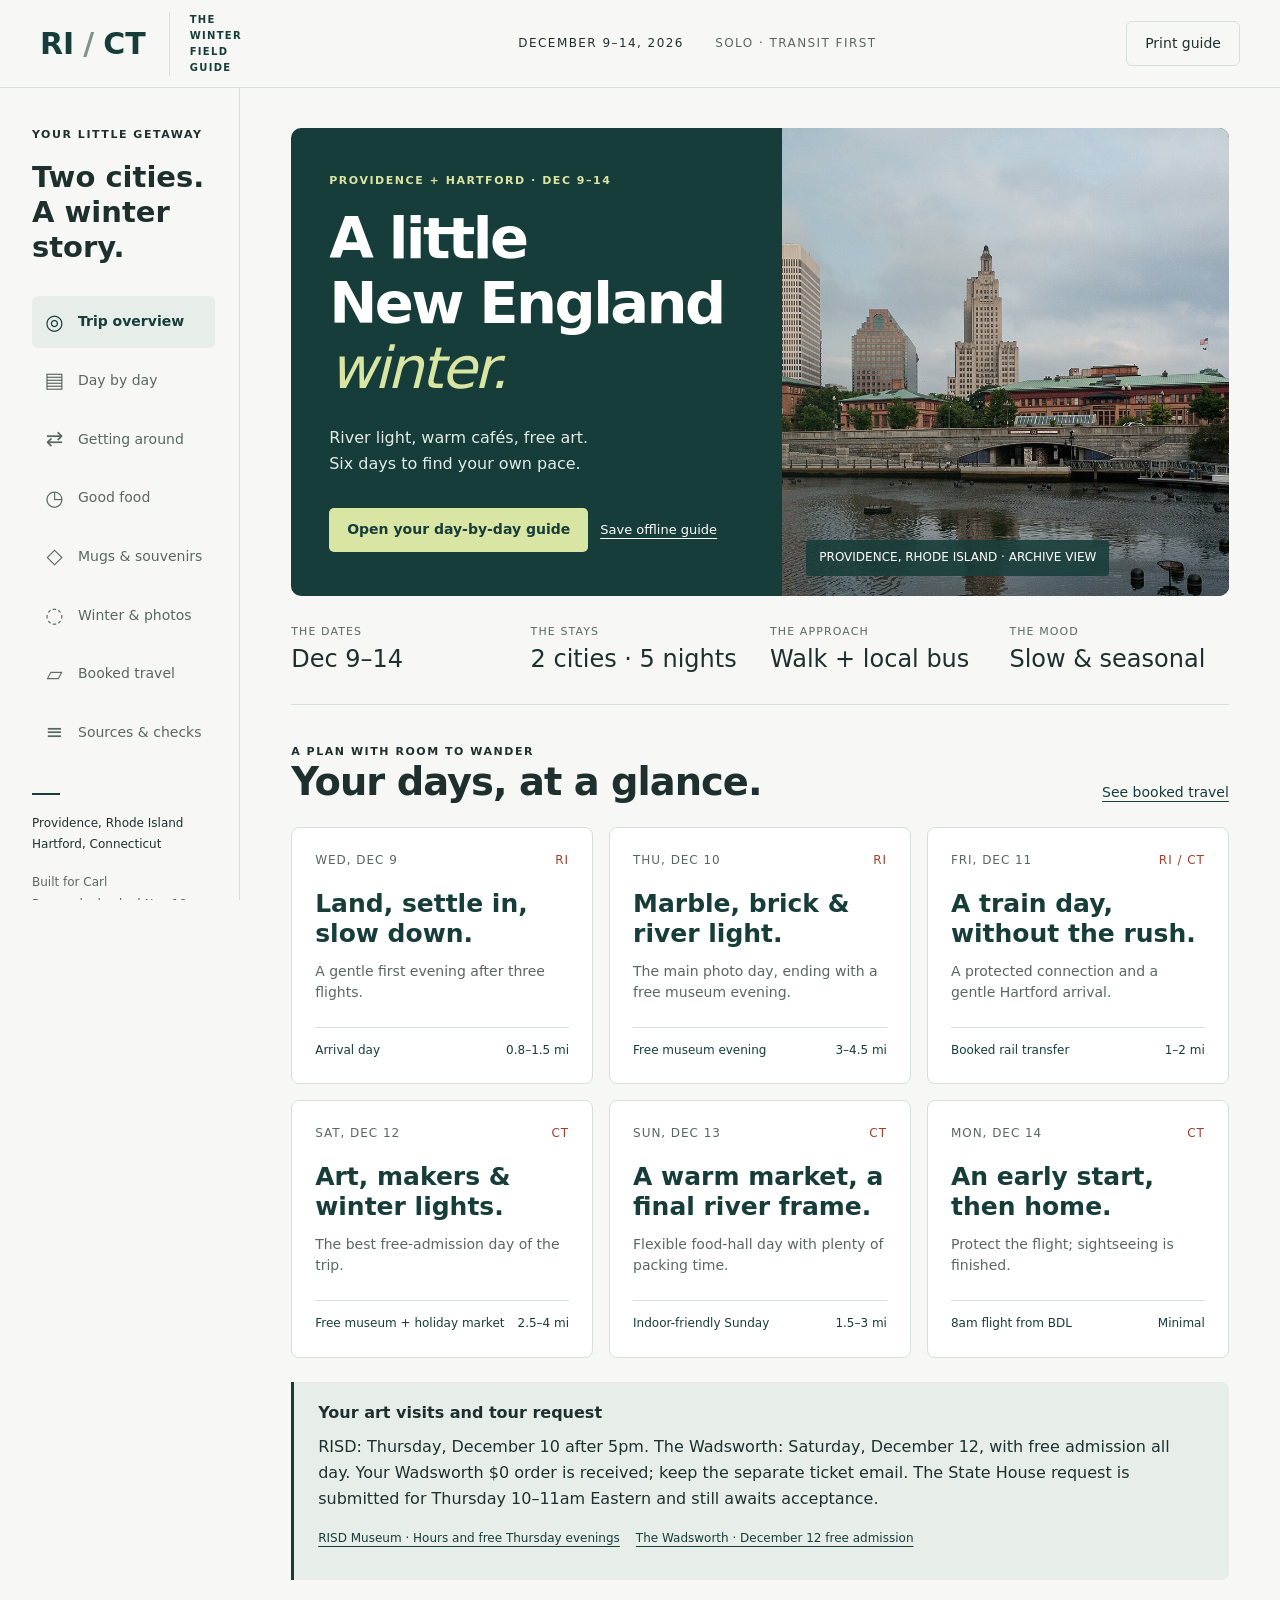
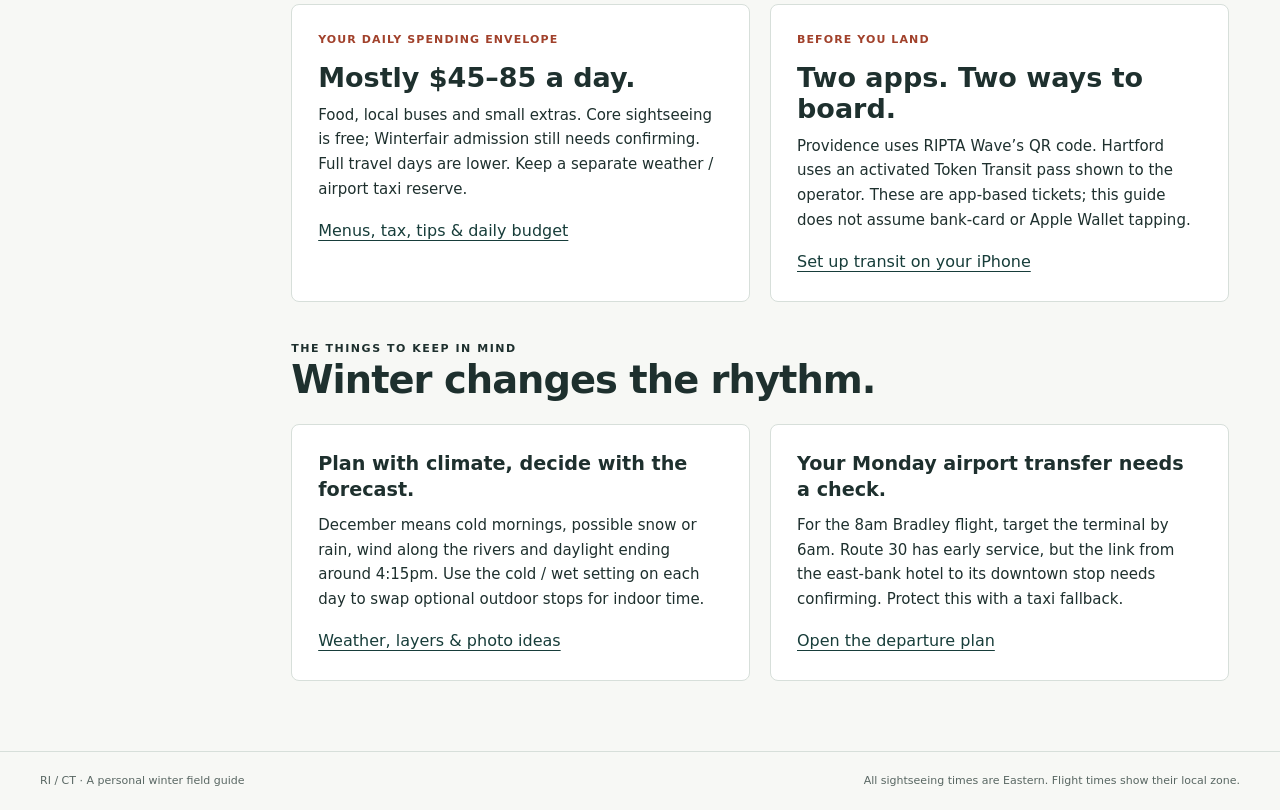
==== index.html @ 7b876d9b "Publish Providence and Hartford winter field guide" ====
<!doctype html>
<html lang="en">
<head>
<meta charset="utf-8"><meta name="viewport" content="width=device-width, initial-scale=1"><meta name="theme-color" content="#173d3a">
<title>RI / CT — A little New England winter</title><meta name="description" content="A personal, transit-first winter field guide to Providence and Hartford, December 9–14, 2026. Daily routes, free art, local food and iPhone transit instructions.">
<link rel="stylesheet" href="styles.css"><script src="data.js" defer></script><script src="app.js" defer></script>
</head>
<body>
<a class="skip" href="#main">Skip to content</a>
<header class="topbar"><a class="brand" href="#overview" aria-label="RI CT overview">RI <span>/</span> CT<span class="brand-caption">THE WINTER FIELD GUIDE</span></a><div class="top-meta">DECEMBER 9–14, 2026 <span>SOLO · TRANSIT FIRST</span></div><button id="print" class="quiet">Print guide</button></header>
<div class="shell">
<aside class="sidebar"><div><p class="eyebrow">YOUR LITTLE GETAWAY</p><p class="side-title">Two cities.<br>A winter story.</p><nav aria-label="Main navigation">
<a href="#overview" data-nav="overview"><span class="nav-glyph" aria-hidden="true">◎</span> Trip overview</a>
<a href="#itinerary" data-nav="itinerary"><span class="nav-glyph" aria-hidden="true">▤</span> Day by day</a>
<a href="#transit" data-nav="transit"><span class="nav-glyph" aria-hidden="true">⇄</span> Getting around</a>
<a href="#food" data-nav="food"><span class="nav-glyph" aria-hidden="true">◷</span> Good food</a>
<a href="#souvenirs" data-nav="souvenirs"><span class="nav-glyph" aria-hidden="true">◇</span> Mugs & souvenirs</a>
<a href="#weather" data-nav="weather"><span class="nav-glyph" aria-hidden="true">◌</span> Winter & photos</a>
<a href="#bookings" data-nav="bookings"><span class="nav-glyph" aria-hidden="true">▱</span> Booked travel</a>
<a href="#sources" data-nav="sources"><span class="nav-glyph" aria-hidden="true">≡</span> Sources & checks</a>
</nav></div><div class="side-bottom"><span class="small-rule"></span><p>Providence, Rhode Island<br>Hartford, Connecticut</p><p class="muted">Built for Carl<br>Research checked Nov 18, 2026</p></div></aside>
<main id="main" tabindex="-1"></main>
</div><footer>RI / CT · A personal winter field guide <span>All sightseeing times are Eastern. Flight times show their local zone.</span></footer>
<noscript><p>This interactive guide needs JavaScript. Open the printable guide from the accompanying files, or enable JavaScript.</p></noscript>
</body></html>
---- styles.css ----
:root{--paper:#f7f8f5;--white:#fff;--ink:#1e302e;--muted:#596763;--line:#d7dfda;--green:#173d3a;--soft:#e7eeea;--lime:#d9e5a2;--rust:#a1412b;--warm:#f6eee8;--serif:var(--sans);--sans:"SF Compact Text","SF Compact","SF Pro Text","SF Pro",-apple-system,BlinkMacSystemFont,system-ui,"Segoe UI",sans-serif;--radius:10px}*{box-sizing:border-box}html{scroll-behavior:smooth;scroll-padding-top:100px}body{margin:0;background:var(--paper);color:var(--ink);font:16px/1.65 var(--sans)}a{color:var(--green);text-underline-offset:4px}a:hover{text-decoration-thickness:2px}button,input,select{font:inherit}button,a{touch-action:manipulation}button{cursor:pointer}button:disabled{cursor:default}a:focus-visible,button:focus-visible,input:focus-visible,select:focus-visible,summary:focus-visible{outline:3px solid var(--rust);outline-offset:4px}h1,h2,h3,p{margin-top:0}h1,h2,h3{line-height:1.13}h1,h2,.side-title{font-family:var(--serif);font-weight:400}h1{font-size:clamp(2.6rem,5.4vw,5.6rem);letter-spacing:-.045em;margin-bottom:24px}h2{font-size:clamp(2rem,3vw,3rem);letter-spacing:-.025em;margin-bottom:16px}h3{font-size:1.2rem;line-height:1.35;margin-bottom:10px}p{margin-bottom:16px}img{max-width:100%;display:block}button{border:1px solid var(--line);border-radius:6px;background:var(--white);color:var(--ink);min-height:44px;padding:10px 18px}button:hover{background:var(--soft)}button[aria-pressed=true],.primary{background:var(--green);color:var(--white);border-color:var(--green)}.skip{position:absolute;top:-80px;left:20px;background:white;padding:12px;z-index:100}.skip:focus{top:10px}.topbar{height:88px;display:flex;align-items:center;gap:32px;justify-content:space-between;border-bottom:1px solid var(--line);padding:0 40px;background:var(--paper);position:sticky;top:0;z-index:10}.brand{font-family:var(--serif);font-size:30px;text-decoration:none;display:flex;align-items:center;gap:9px;white-space:nowrap}.brand>span:not(.brand-caption){color:#83928a}.brand-caption{font-family:var(--sans);font-size:10px;letter-spacing:.13em;line-height:1.6;max-width:100px;white-space:normal;margin-left:14px;border-left:1px solid var(--line);padding-left:20px}.top-meta{font-size:12px;letter-spacing:.12em}.top-meta span{color:var(--muted);margin-left:26px}.quiet{background:transparent;font-size:14px}.shell{display:grid;grid-template-columns:240px minmax(0,1fr);max-width:1760px;margin:auto}.sidebar{padding:38px 24px 32px 32px;border-right:1px solid var(--line);height:calc(100dvh - 88px);position:sticky;top:88px;display:flex;flex-direction:column;justify-content:space-between;overflow:auto}.eyebrow{font-size:11px;line-height:1.6;letter-spacing:.14em;font-weight:650;margin-bottom:16px;text-transform:uppercase}.side-title{font-size:29px;line-height:1.22;margin-bottom:30px}nav{display:grid;gap:6px}nav a{display:flex;align-items:center;gap:13px;text-decoration:none;color:var(--muted);font-size:14px;min-height:46px;padding:9px 12px;border-radius:6px}nav a.active{background:var(--soft);color:var(--green);font-weight:600}.nav-glyph{font-size:21px;width:21px;text-align:center}.side-bottom{font-size:12px;line-height:1.8;margin-top:34px}.small-rule{width:28px;height:2px;background:var(--green);display:block;margin-bottom:18px}.muted{color:var(--muted)}main{padding:40px clamp(24px,4vw,64px) 70px;min-width:0}.hero{display:grid;grid-template-columns:1.1fr 1fr;min-height:430px;background:var(--green);color:white;border-radius:var(--radius);overflow:hidden}.hero-copy{padding:44px 38px;position:relative}.hero .eyebrow{color:var(--lime)}.hero h1{font-size:clamp(2.6rem,4.8vw,4.9rem)}.hero p:not(.eyebrow){color:#e2ece7;max-width:430px;font-size:16px}.hero em{color:var(--lime);font-weight:400}.hero-photo{min-width:0;position:relative;min-height:360px}.hero-photo img{width:100%;height:100%;object-fit:cover;position:absolute;inset:0}.hero-photo:after{content:'';position:absolute;inset:0;background:linear-gradient(90deg,#173d3a30,transparent)}.photo-label{position:absolute;bottom:20px;left:24px;z-index:1;background:#173d3ade;color:white;padding:8px 13px;font-size:12px;border-radius:4px}.hero-link{display:inline-flex;align-items:center;min-height:44px;padding:10px 18px;background:var(--lime);color:var(--green);text-decoration:none;border-radius:5px;margin-top:14px;font-size:14px;font-weight:600}.trip-strip{display:grid;grid-template-columns:repeat(4,1fr);gap:20px;padding:27px 0;border-bottom:1px solid var(--line)}.trip-strip span{display:block;font-size:11px;text-transform:uppercase;letter-spacing:.1em;color:var(--muted)}.trip-strip strong{display:block;font-family:var(--serif);font-size:24px;font-weight:400;line-height:1.5}.section-head{display:flex;align-items:end;justify-content:space-between;gap:20px;margin:38px 0 23px}.section-head h2{margin:0}.section-head p{margin:0;max-width:500px}.section-head a{white-space:nowrap;font-size:14px}.day-grid{display:grid;grid-template-columns:repeat(3,minmax(0,1fr));gap:16px}.day-card{display:flex;flex-direction:column;min-height:235px;background:var(--white);border:1px solid var(--line);border-radius:8px;padding:23px;text-decoration:none;transition:border-color .15s,box-shadow .15s}.day-card:hover{border-color:var(--green);box-shadow:0 5px 18px #173d3a0d}.day-card .date{font-size:12px;letter-spacing:.08em;color:var(--muted);text-transform:uppercase;display:flex;justify-content:space-between}.city-dot{color:var(--rust)}.day-card h3{font:400 25px/1.2 var(--serif);margin:18px 0 12px}.day-card p{font-size:14px;color:var(--muted);line-height:1.5;margin-bottom:24px}.day-card .card-bottom{margin-top:auto;border-top:1px solid var(--line);padding-top:13px;font-size:12px;display:flex;justify-content:space-between;gap:12px}.notice{border-left:3px solid var(--rust);background:var(--warm);padding:20px 24px;border-radius:0 7px 7px 0;margin:24px 0}.notice p:last-child{margin:0}.notice h3{font-size:16px}.notice.green{background:var(--soft);border-color:var(--green)}.two-col{display:grid;grid-template-columns:1fr 1fr;gap:20px}.info-panel{background:var(--white);padding:26px;border:1px solid var(--line);border-radius:8px}.info-panel h3.serif{font:400 27px var(--serif)}.info-panel p,.info-panel li{font-size:15px}.info-panel ul,.info-panel ol{padding-left:21px;margin-bottom:0}.info-panel li{margin-bottom:10px}.kicker{display:block;font-size:11px;color:var(--rust);text-transform:uppercase;letter-spacing:.1em;font-weight:650;margin-bottom:12px}.page-heading{max-width:820px;margin-bottom:30px}.page-heading h1{font-size:clamp(2.7rem,5vw,4.4rem);margin-bottom:18px}.page-heading>p:last-child{color:var(--muted);font-size:17px;max-width:680px}.day-selector{display:flex;flex-wrap:wrap;gap:8px;padding-bottom:24px;border-bottom:1px solid var(--line);margin-bottom:25px}.day-selector a{text-align:center;display:flex;gap:7px;align-items:center;min-height:44px;padding:9px 13px;border:1px solid var(--line);border-radius:5px;text-decoration:none;font-size:14px;background:white}.day-selector a.active{background:var(--green);color:white;border-color:var(--green)}.day-selector .day-city{font-size:11px}.day-hero{display:flex;justify-content:space-between;align-items:start;gap:20px;margin-bottom:26px}.day-hero h2{max-width:650px}.day-meta{display:flex;gap:12px;flex-wrap:wrap;font-size:13px;color:var(--muted);margin-bottom:18px}.pill{display:inline-block;font-size:12px;background:var(--soft);padding:4px 10px;border-radius:4px;color:var(--green);line-height:1.6}.pill.warm{background:var(--warm);color:#7c321e}.controls{display:flex;flex-wrap:wrap;gap:8px;align-items:center;margin:20px 0}.controls label{font-size:14px;margin-right:8px}.controls button{font-size:14px;padding:8px 13px}.timeline-layout{display:grid;grid-template-columns:minmax(0,1fr) 250px;gap:25px;align-items:start}.timeline{border-left:1px solid #b9c9c0;margin-left:10px;padding-left:25px}.stop{position:relative;border-bottom:1px solid var(--line);padding:0 0 24px;margin-bottom:24px}.stop:before{content:'';position:absolute;top:8px;left:-31px;width:10px;height:10px;border:2px solid var(--green);border-radius:50%;background:var(--paper)}.stop-time{font-size:13px;color:var(--rust);font-weight:650;margin-bottom:6px}.stop h3{font-size:21px}.stop p{font-size:15px}.stop .stop-summary{display:flex;gap:8px;flex-wrap:wrap;margin-bottom:12px}.stop details{font-size:14px}.stop summary{cursor:pointer;min-height:44px;padding:10px 0;color:var(--green);font-weight:600}.stop details .detail-body{border-left:2px solid var(--line);padding:4px 0 0 18px}.detail-body p{font-size:14px}.source-links{display:flex;gap:8px 16px;flex-wrap:wrap;font-size:12px;margin:12px 0}.source-links a{overflow-wrap:anywhere}.route-link{display:inline-block;font-size:14px;min-height:44px;padding:9px 0}.day-aside{position:sticky;top:112px;display:grid;gap:16px}.day-aside .info-panel{padding:20px}.day-aside h3{font:400 23px var(--serif)}.day-aside p{font-size:14px}.checklist{display:grid;gap:10px}.checklist label{display:flex;gap:10px;align-items:start;min-height:44px;font-size:14px}.checklist input{margin-top:7px;accent-color:var(--green);width:18px;height:18px;flex-shrink:0}.section-divider{border:0;border-top:1px solid var(--line);margin:36px 0}.meal-grid{display:grid;grid-template-columns:repeat(2,minmax(0,1fr));gap:18px}.meal{padding:25px;background:white;border:1px solid var(--line);border-radius:8px}.meal .area{font-size:13px;color:var(--muted)}.meal h3{font:400 29px var(--serif);margin-bottom:6px}.meal .order{font-size:16px;margin:16px 0}.price-grid{display:grid;grid-template-columns:repeat(3,1fr);gap:10px;padding:16px 0;border-block:1px solid var(--line);margin:16px 0}.price-grid span{font-size:11px;display:block;color:var(--muted)}.price-grid strong{display:block;font-size:19px;font-weight:550}.meal p.note{font-size:14px}.form-row{display:flex;gap:18px;align-items:center;flex-wrap:wrap}.form-row label{display:grid;gap:6px;font-size:13px}.form-row input,.form-row select{min-height:44px;width:150px;border:1px solid var(--line);padding:9px;border-radius:5px;background:white;color:var(--ink)}.calc-result{font:400 30px var(--serif);margin:20px 0 8px}.event-list{display:grid;gap:0}.event-row{padding:22px 0;border-bottom:1px solid var(--line);display:grid;grid-template-columns:140px 1fr;gap:25px}.event-row .date{font-size:13px;color:var(--rust)}.event-row h3{font:400 25px var(--serif)}.event-row p{font-size:15px;margin-bottom:8px}.booking{border-bottom:1px solid var(--line);padding:24px 0}.booking h3{font:400 28px var(--serif)}.booking .booking-meta{display:flex;gap:12px;flex-wrap:wrap;margin-bottom:12px}.flight-list{display:grid;gap:12px}.flight-row{display:grid;grid-template-columns:100px 1fr 1fr 115px;gap:14px;background:white;border:1px solid var(--line);border-radius:7px;padding:20px}.flight-row strong{display:block;font-size:19px}.flight-row small{font-size:12px;display:block;color:var(--muted)}.flight-row .airport{font:400 27px var(--serif)}table{border-collapse:collapse;width:100%;font-size:14px}th,td{padding:14px 10px;border-bottom:1px solid var(--line);text-align:left;vertical-align:top}th{font-weight:600;font-size:12px;color:var(--muted)}.table-wrap{overflow-x:auto}.budget-total{font:400 31px var(--serif)}.sources-list{display:grid;grid-template-columns:1fr 1fr;gap:0 30px}.source-row{padding:16px 0;border-bottom:1px solid var(--line);font-size:14px}.source-row small{display:block;font-size:11px;color:var(--muted)}.figure{margin:0}.figure img{width:100%;aspect-ratio:1.7;object-fit:cover;border-radius:7px}.figure figcaption{font-size:11px;color:var(--muted);padding-top:8px}.weather-nums{font:400 36px var(--serif);margin:10px 0}.weather-nums span{font:14px var(--sans);color:var(--muted)}footer{border-top:1px solid var(--line);padding:20px 40px;font-size:11px;color:var(--muted);display:flex;justify-content:space-between;gap:20px}.empty{padding:30px}.print-only{display:none}.sr-only{position:absolute;width:1px;height:1px;overflow:hidden;clip:rect(0,0,0,0)}@media(min-width:1500px){.hero-copy{padding:52px}.hero{min-height:470px}.day-card{min-height:255px}}@media(max-width:1150px){.top-meta span{display:none}.shell{grid-template-columns:205px minmax(0,1fr)}.sidebar{padding-left:22px;padding-right:16px}.hero{grid-template-columns:1fr 1fr}.hero-copy{padding:30px}.hero h1{font-size:3.5rem}.day-grid{grid-template-columns:repeat(2,minmax(0,1fr))}.timeline-layout{grid-template-columns:1fr}.day-aside{position:static;grid-template-columns:1fr 1fr}.brand-caption{display:none}}@media(max-width:800px){.topbar{height:72px;padding:0 20px;gap:12px}.top-meta{font-size:10px;letter-spacing:.04em}.brand{font-size:26px}.topbar .quiet{padding:6px 12px;font-size:12px}.shell{display:block}.sidebar{position:static;height:auto;padding:12px 16px;border-right:0;border-bottom:1px solid var(--line);overflow:visible}.sidebar>div>.eyebrow,.side-title,.side-bottom{display:none}nav{display:flex;flex-wrap:wrap;gap:4px}nav a{font-size:12px;padding:7px 10px;min-height:40px;gap:6px}.nav-glyph{font-size:15px;width:17px}main{padding:25px 20px 50px}.hero{grid-template-columns:1fr 1fr;min-height:350px}.hero-copy{padding:27px}.hero h1{font-size:3rem}.hero p:not(.eyebrow){font-size:14px}.hero-photo{min-height:350px}.trip-strip strong{font-size:21px}.trip-strip{gap:10px}.section-head{align-items:start}.section-head p{font-size:14px}.day-selector a{flex-direction:column;gap:0}.day-hero{display:block}.day-aside{top:0}footer{padding:18px 20px;display:block}footer span{display:block;margin-top:5px}}@media(max-width:540px){.hero{display:flex;flex-direction:column}.hero-copy{padding:30px 25px}.hero h1{font-size:3.7rem}.hero-photo{min-height:210px;height:210px}.hero-photo img{object-position:50% 48%}.hero p:not(.eyebrow){font-size:15px}.trip-strip{grid-template-columns:1fr 1fr;padding:22px 0;gap:15px}.trip-strip strong{font-size:23px}.day-grid,.two-col,.meal-grid,.sources-list,.day-aside{grid-template-columns:1fr}.day-card{min-height:215px}.section-head{display:block}.section-head a{display:inline-block;margin-top:12px;min-height:44px}.day-selector{gap:6px}.day-selector a{padding:9px 10px;flex:1 0 28%;font-size:13px}.page-heading h1{font-size:2.8rem}.event-row{grid-template-columns:1fr;gap:8px}.flight-row{grid-template-columns:75px 1fr 1fr;padding:15px 12px;gap:10px}.flight-row>div:last-child{grid-column:2/4}.flight-row strong{font-size:16px}.stop h3{font-size:20px}.timeline{padding-left:19px}.stop:before{left:-25px}.day-meta{gap:7px;font-size:12px}.notice{padding:17px}.info-panel{padding:22px}.brand{font-size:24px}.top-meta{display:none}.price-grid strong{font-size:17px}.page-heading>p:last-child{font-size:16px}}@media(prefers-reduced-motion:reduce){html{scroll-behavior:auto}*{transition:none!important;animation:none!important}}@media print{body{background:white;font-size:11pt;color:black}.topbar,.sidebar,footer,.controls,.day-selector,#print,.hero-link{display:none!important}.shell{display:block}main{padding:0}.hero{background:white;color:black;min-height:0;display:block}.hero-copy{padding:0}.hero h1,.hero em,.hero p:not(.eyebrow),.hero .eyebrow{color:black}.hero-photo{display:none}.day-grid,.two-col,.meal-grid{grid-template-columns:1fr 1fr}.timeline-layout{display:block}.day-aside{position:static;display:none}details .detail-body{display:block}details::details-content{display:block}.stop,.meal,.info-panel,.flight-row{break-inside:avoid}.source-links{font-size:9pt}.print-only{display:block}.day-selector{display:none}.notice{background:white}a{color:black}.price-grid{font-size:10pt}.booking{break-inside:avoid}}

.hero-actions{display:flex;gap:12px;align-items:center;flex-wrap:wrap}.offline-link{color:white;font-size:13px;min-height:44px;display:inline-flex;align-items:center;margin-top:14px}

/* Use installed San Francisco fonts on Apple devices, with native system fallbacks. */
h1,h2,.side-title,.brand{font-weight:600}.hero h1{font-size:clamp(2.6rem,4.5vw,4.6rem)}.day-card h3,.info-panel h3.serif{font-weight:550}
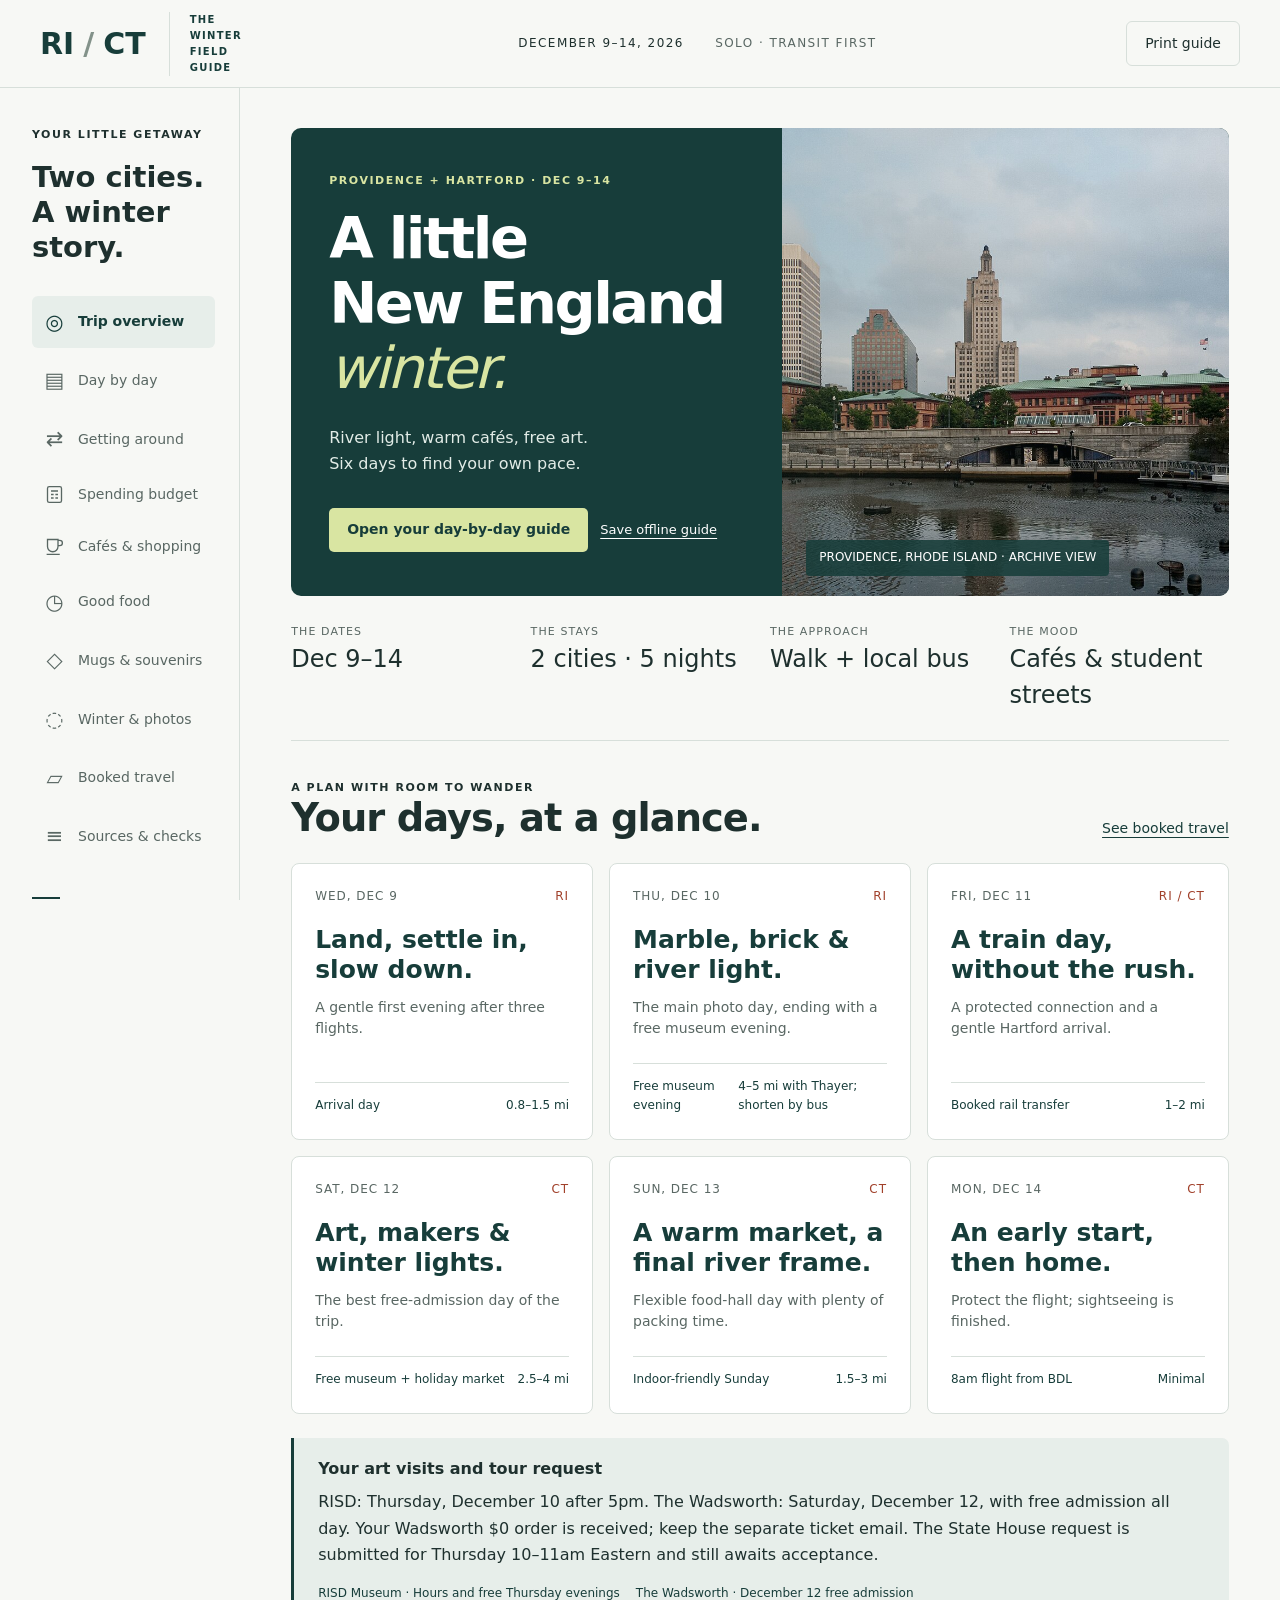
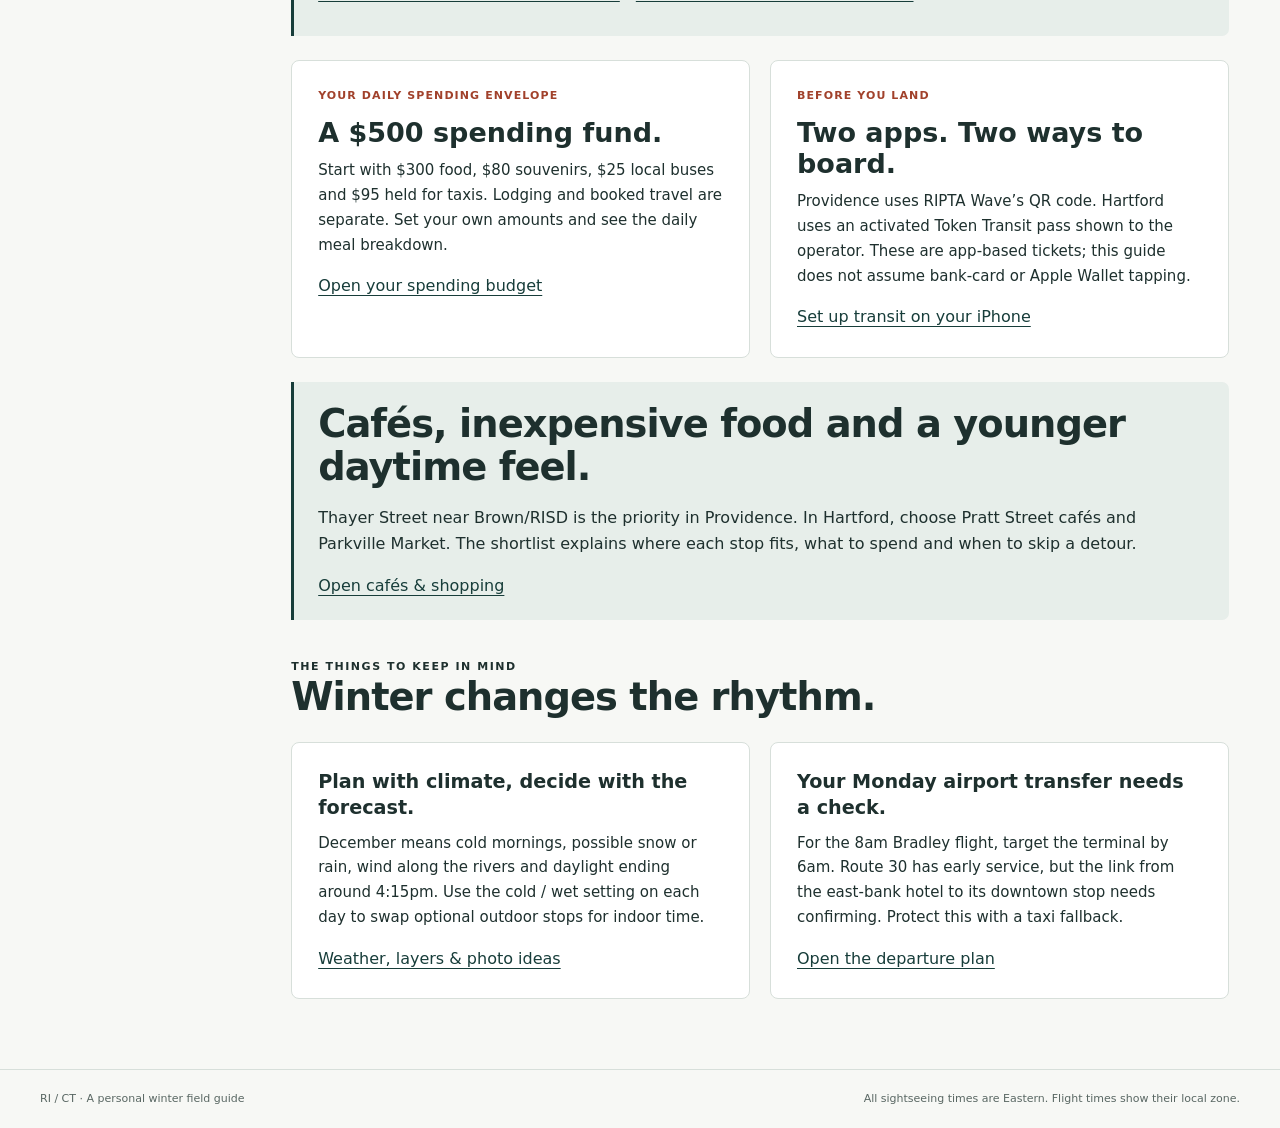
==== commit 53a3b326: "Add separate spending budget and affordable cafe and shopping guide" ====
--- a/index.html
+++ b/index.html
@@ -3,6 +3,9 @@
 <head>
 <meta charset="utf-8"><meta name="viewport" content="width=device-width, initial-scale=1"><meta name="theme-color" content="#173d3a">
 <title>RI / CT — A little New England winter</title><meta name="description" content="A personal, transit-first winter field guide to Providence and Hartford, December 9–14, 2026. Daily routes, free art, local food and iPhone transit instructions.">
+<link rel="icon" href="favicon.ico" sizes="any">
+<link rel="icon" href="favicon.svg" type="image/svg+xml">
+<link rel="apple-touch-icon" href="apple-touch-icon.png">
 <link rel="stylesheet" href="styles.css"><script src="data.js" defer></script><script src="app.js" defer></script>
 </head>
 <body>
@@ -13,6 +16,8 @@
 <a href="#overview" data-nav="overview"><span class="nav-glyph" aria-hidden="true">◎</span> Trip overview</a>
 <a href="#itinerary" data-nav="itinerary"><span class="nav-glyph" aria-hidden="true">▤</span> Day by day</a>
 <a href="#transit" data-nav="transit"><span class="nav-glyph" aria-hidden="true">⇄</span> Getting around</a>
+<a href="#budget" data-nav="budget"><svg class="nav-glyph" aria-hidden="true" viewBox="0 0 24 24" fill="none" stroke="currentColor" stroke-width="1.5"><rect x="4" y="3" width="16" height="18" rx="2"/><path d="M8 8h8M8 12h3m2 0h3m-8 4h3m2 0h3"/></svg> Spending budget</a>
+<a href="#explore" data-nav="explore"><svg class="nav-glyph" aria-hidden="true" viewBox="0 0 24 24" fill="none" stroke="currentColor" stroke-width="1.5"><path d="M4 4h12v8a6 6 0 0 1-12 0V4Zm12 1h2a3 3 0 0 1 0 6h-2M3 21h15"/></svg> Cafés & shopping</a>
 <a href="#food" data-nav="food"><span class="nav-glyph" aria-hidden="true">◷</span> Good food</a>
 <a href="#souvenirs" data-nav="souvenirs"><span class="nav-glyph" aria-hidden="true">◇</span> Mugs & souvenirs</a>
 <a href="#weather" data-nav="weather"><span class="nav-glyph" aria-hidden="true">◌</span> Winter & photos</a>
--- a/styles.css
+++ b/styles.css
@@ -4,3 +4,12 @@
 
 /* Use installed San Francisco fonts on Apple devices, with native system fallbacks. */
 h1,h2,.side-title,.brand{font-weight:600}.hero h1{font-size:clamp(2.6rem,4.5vw,4.6rem)}.day-card h3,.info-panel h3.serif{font-weight:550}
+
+/* Spending and neighborhood additions inherit the guide's green / ivory palette. */
+.budget-lead{max-width:78ch;margin-bottom:36px}.budget-lead h2{font-size:clamp(1.6rem,3vw,2.3rem)}
+.budget-editor{border:1px solid var(--line);background:var(--white);padding:28px;border-radius:10px;margin:32px 0 46px}.budget-editor>p{max-width:72ch}.budget-fields{display:grid;grid-template-columns:repeat(2,minmax(0,1fr));gap:22px;margin:24px 0}.budget-fields label{display:grid;gap:8px;font-size:14px;font-weight:600}.currency-field{display:flex;align-items:center;border:1px solid var(--line);border-radius:6px;background:var(--paper);padding:0 12px;gap:8px}.currency-field input{width:100%;min-width:0;min-height:48px;border:0;background:transparent;color:var(--ink);font:inherit;font-size:20px;font-variant-numeric:tabular-nums;caret-color:var(--green)}.currency-field:focus-within{outline:3px solid var(--rust);outline-offset:3px}.currency-field input:focus-visible{outline:0}.currency-field:has([aria-invalid=true]){border-color:var(--rust)}
+.plan-total{font-size:clamp(2rem,4vw,3rem);font-weight:600;line-height:1.2;letter-spacing:-.03em;margin:24px 0 8px;font-variant-numeric:tabular-nums}.plan-total span{display:block;font-size:15px;line-height:1.6;font-weight:400;letter-spacing:0;margin-top:8px}.budget-editor #budget-help{font-size:13px}.budget-editor button{margin-top:12px}
+.budget-section,.neighborhood-section{margin-top:52px}.budget-section>p,.neighborhood-section>p,.transport-primer>p{max-width:75ch}.budget-section>h2,.neighborhood-section>h2{font-size:clamp(1.6rem,3vw,2.3rem);letter-spacing:-.025em}.budget-section h3{margin-top:28px}.budget-section li+li{margin-top:8px}.budget-section ul{max-width:75ch;padding-left:22px}.budget-section table,.transport-primer table{margin:0}.budget-section .table-wrap,.transport-primer .table-wrap{margin:22px 0}.budget-section caption,.transport-primer caption{font-size:13px;text-align:left;color:var(--muted);padding:0 0 12px}.budget-section th[scope=row],.transport-primer th[scope=row]{font-size:14px;font-weight:600;text-transform:none;letter-spacing:0;vertical-align:top}.budget-section td,.budget-section tfoot{font-variant-numeric:tabular-nums}.budget-table{min-width:740px}.budget-table td{white-space:nowrap}.budget-table tfoot th,.budget-table tfoot td{background:var(--soft);color:var(--green)}.budget-section details{margin:22px 0}.transport-primer{margin-bottom:36px}
+.neighborhood-row{display:grid;grid-template-columns:minmax(160px,.7fr) minmax(0,1.6fr);gap:28px;border-top:1px solid var(--line);padding:28px 0}.neighborhood-row h3{font-size:22px;line-height:1.3}.neighborhood-row>div:first-child p{font-size:14px}.neighborhood-row>div:last-child>p{max-width:70ch}.neighborhood-row .source-links{margin-bottom:0}.neighborhood-row .route-link{display:inline-flex;align-items:center;min-height:44px}.nav-glyph{flex-shrink:0}svg.nav-glyph{height:21px}
+@media(max-width:540px){.budget-fields{grid-template-columns:1fr;gap:16px}.budget-editor{padding:20px}.neighborhood-row{grid-template-columns:1fr;gap:0;padding:24px 0}.neighborhood-row h3{margin-bottom:8px}.budget-section,.neighborhood-section{margin-top:36px}.plan-total{font-size:2.3rem}}
+@media print{.budget-editor{display:none}.neighborhood-row{display:block}.budget-table{min-width:0;font-size:9pt}.budget-section .table-wrap,.transport-primer .table-wrap{overflow:visible}.budget-section,.neighborhood-section{margin-top:28px}}
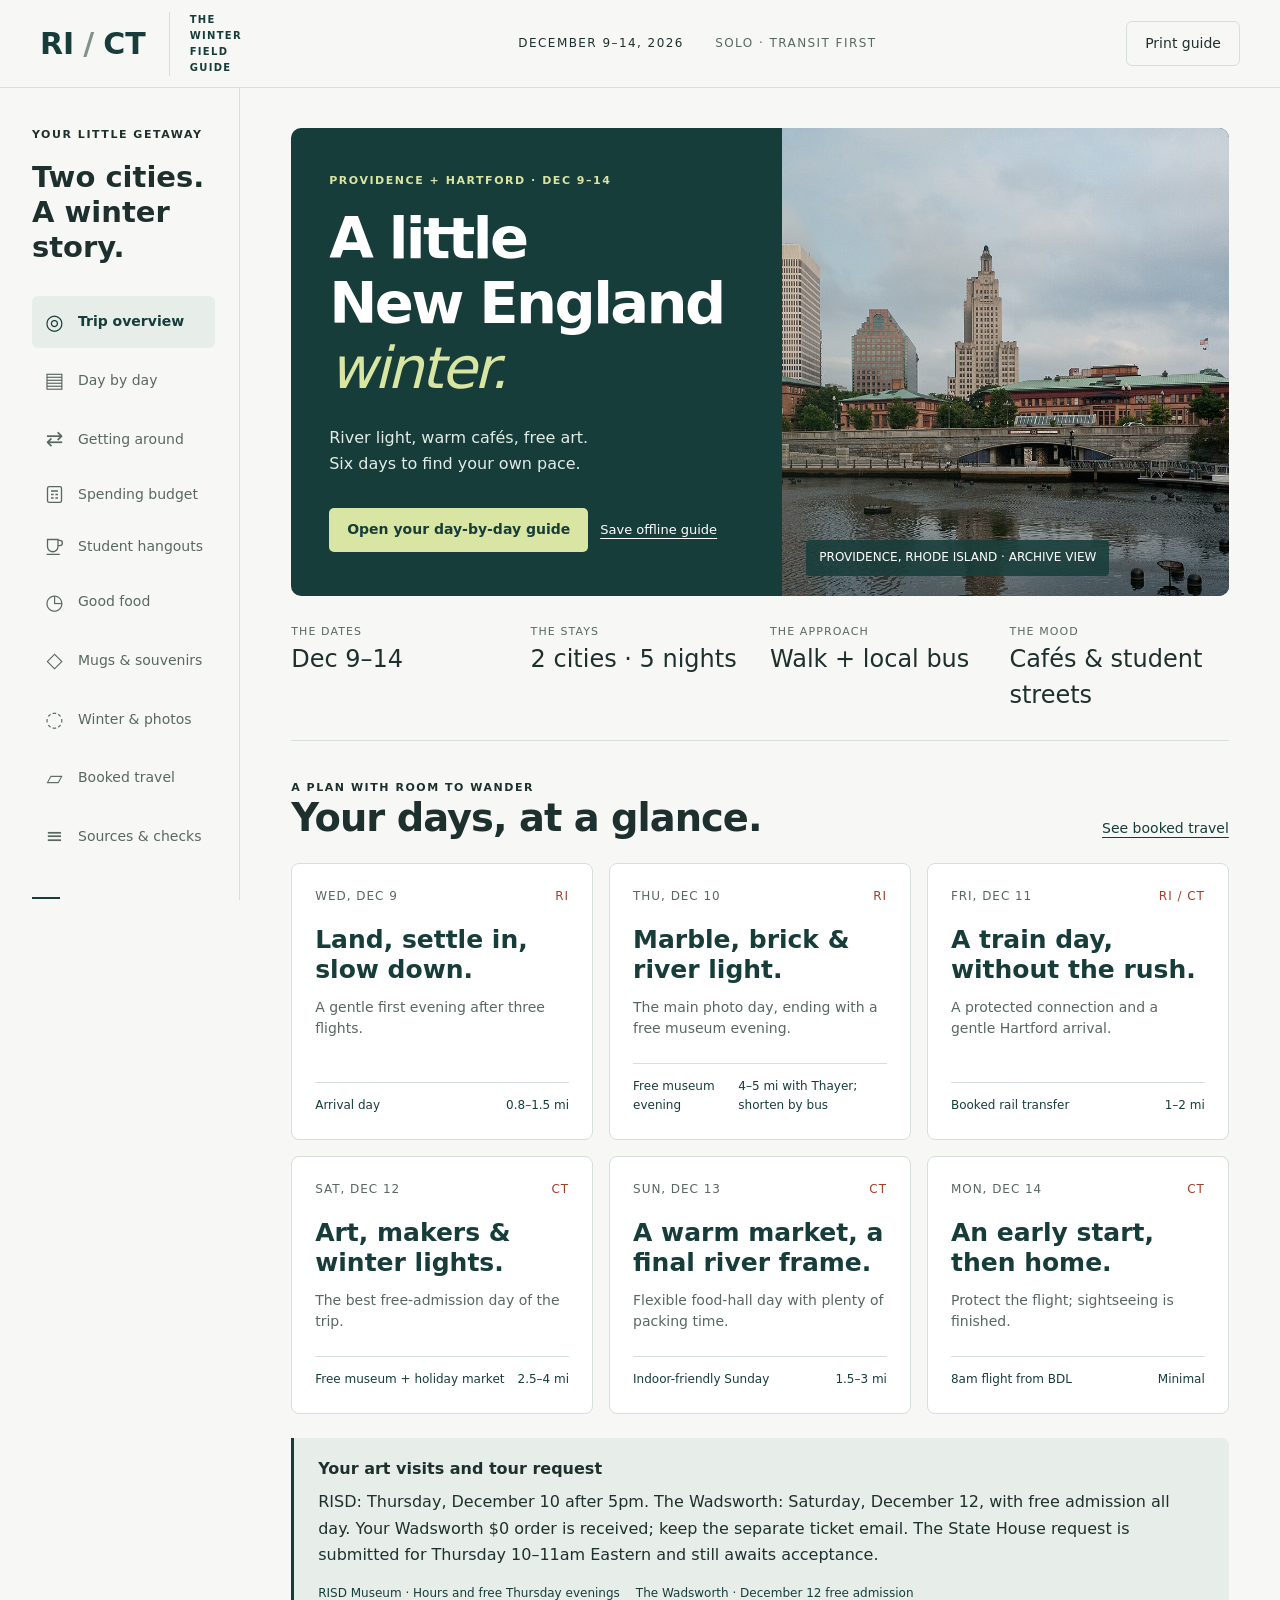
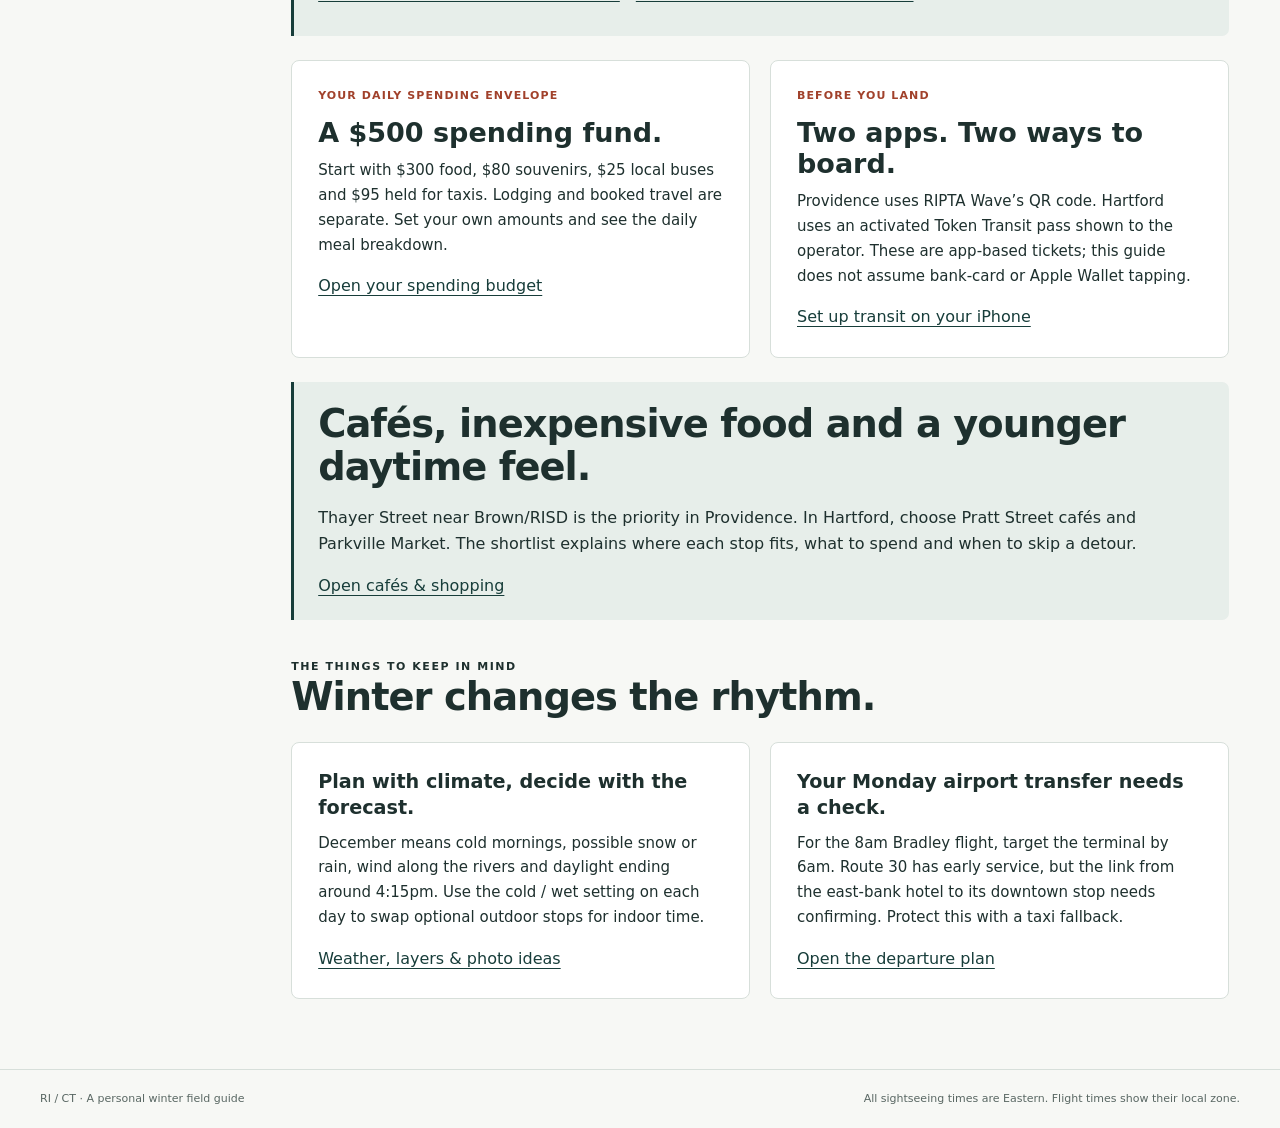
==== commit 6adf4cbb: "Verify student hangouts and menu prices in both cities; integrate College Night" ====
--- a/index.html
+++ b/index.html
@@ -6,7 +6,7 @@
 <link rel="icon" href="favicon.ico" sizes="any">
 <link rel="icon" href="favicon.svg" type="image/svg+xml">
 <link rel="apple-touch-icon" href="apple-touch-icon.png">
-<link rel="stylesheet" href="styles.css"><script src="data.js" defer></script><script src="app.js" defer></script>
+<link rel="stylesheet" href="styles.css"><script src="data.js?v=20261118-students" defer></script><script src="app.js?v=20261118-students" defer></script>
 </head>
 <body>
 <a class="skip" href="#main">Skip to content</a>
@@ -17,7 +17,7 @@
 <a href="#itinerary" data-nav="itinerary"><span class="nav-glyph" aria-hidden="true">▤</span> Day by day</a>
 <a href="#transit" data-nav="transit"><span class="nav-glyph" aria-hidden="true">⇄</span> Getting around</a>
 <a href="#budget" data-nav="budget"><svg class="nav-glyph" aria-hidden="true" viewBox="0 0 24 24" fill="none" stroke="currentColor" stroke-width="1.5"><rect x="4" y="3" width="16" height="18" rx="2"/><path d="M8 8h8M8 12h3m2 0h3m-8 4h3m2 0h3"/></svg> Spending budget</a>
-<a href="#explore" data-nav="explore"><svg class="nav-glyph" aria-hidden="true" viewBox="0 0 24 24" fill="none" stroke="currentColor" stroke-width="1.5"><path d="M4 4h12v8a6 6 0 0 1-12 0V4Zm12 1h2a3 3 0 0 1 0 6h-2M3 21h15"/></svg> Cafés & shopping</a>
+<a href="#explore" data-nav="explore"><svg class="nav-glyph" aria-hidden="true" viewBox="0 0 24 24" fill="none" stroke="currentColor" stroke-width="1.5"><path d="M4 4h12v8a6 6 0 0 1-12 0V4Zm12 1h2a3 3 0 0 1 0 6h-2M3 21h15"/></svg> Student hangouts</a>
 <a href="#food" data-nav="food"><span class="nav-glyph" aria-hidden="true">◷</span> Good food</a>
 <a href="#souvenirs" data-nav="souvenirs"><span class="nav-glyph" aria-hidden="true">◇</span> Mugs & souvenirs</a>
 <a href="#weather" data-nav="weather"><span class="nav-glyph" aria-hidden="true">◌</span> Winter & photos</a>
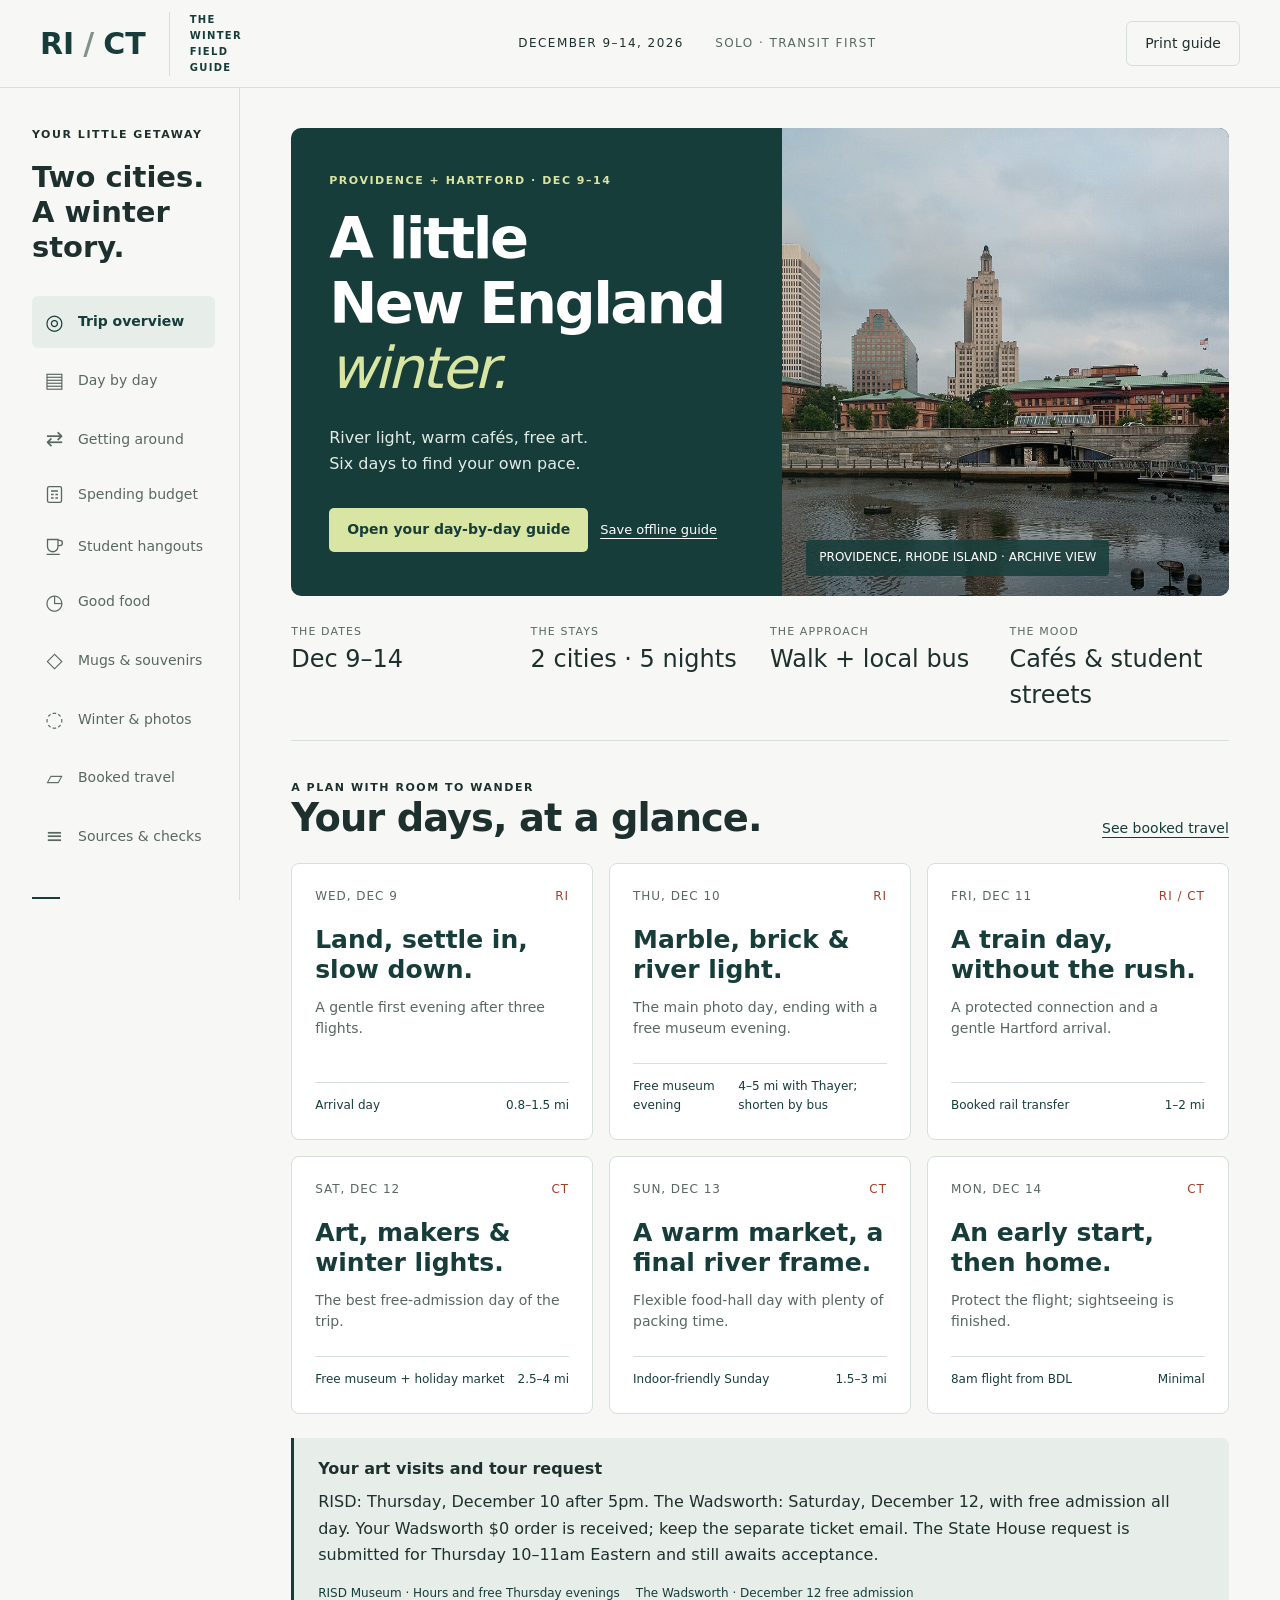
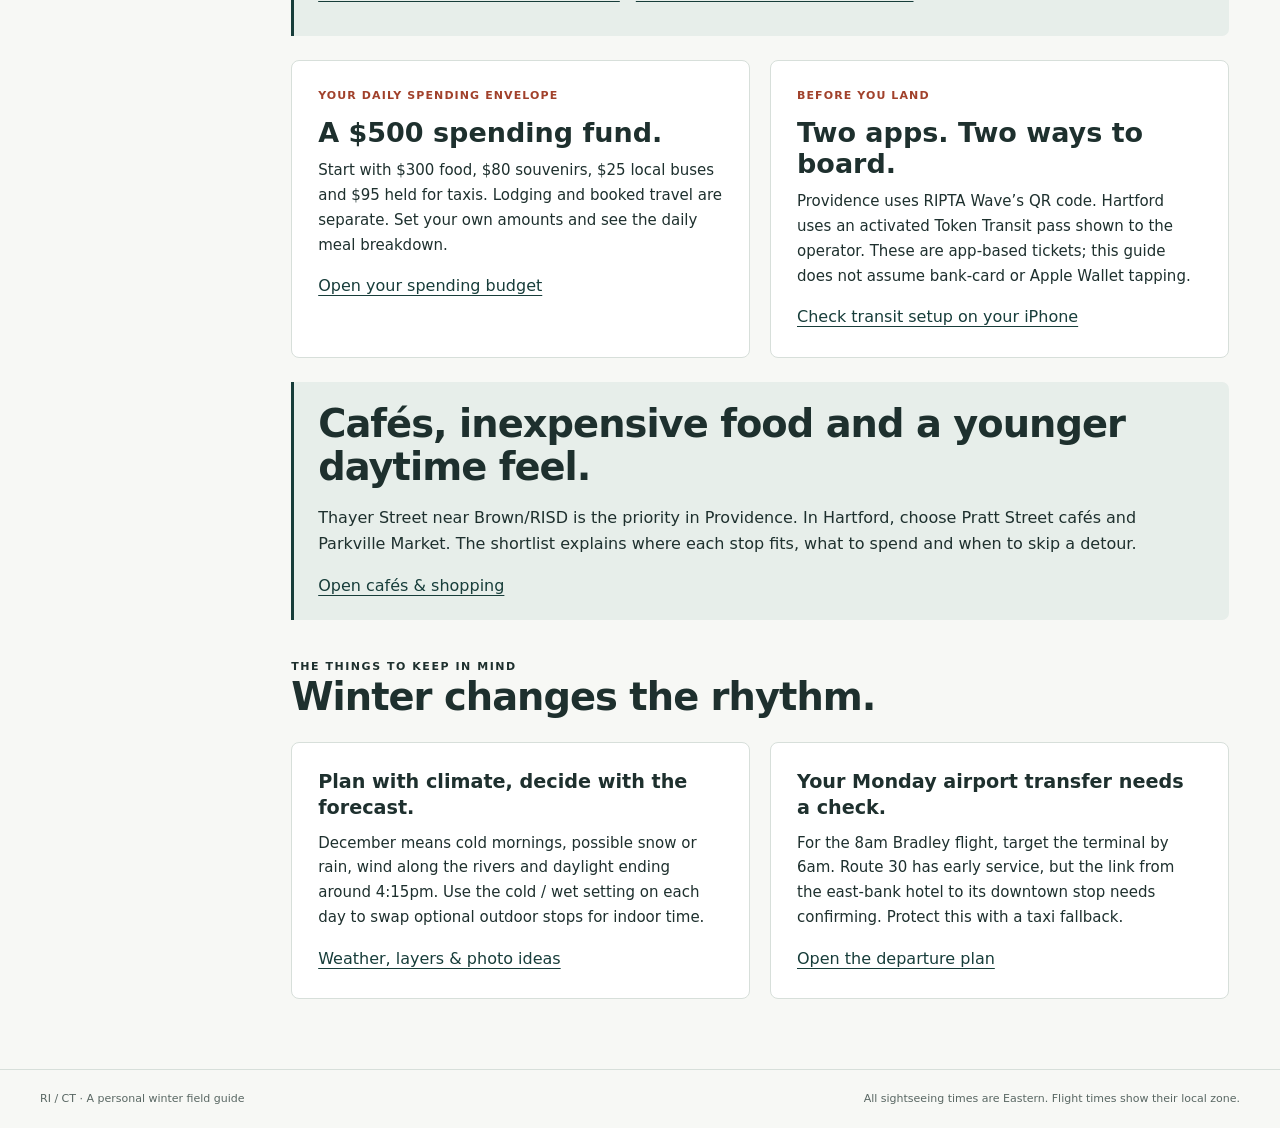
==== commit 6aa2f637: "Align trip guide with confirmed tickets and Friday Winterfest plan" ====
--- a/index.html
+++ b/index.html
@@ -6,7 +6,7 @@
 <link rel="icon" href="favicon.ico" sizes="any">
 <link rel="icon" href="favicon.svg" type="image/svg+xml">
 <link rel="apple-touch-icon" href="apple-touch-icon.png">
-<link rel="stylesheet" href="styles.css"><script src="data.js?v=20261118-students" defer></script><script src="app.js?v=20261118-students" defer></script>
+<link rel="stylesheet" href="styles.css"><script src="data.js?v=20261120-alignment" defer></script><script src="app.js?v=20261120-alignment" defer></script>
 </head>
 <body>
 <a class="skip" href="#main">Skip to content</a>
